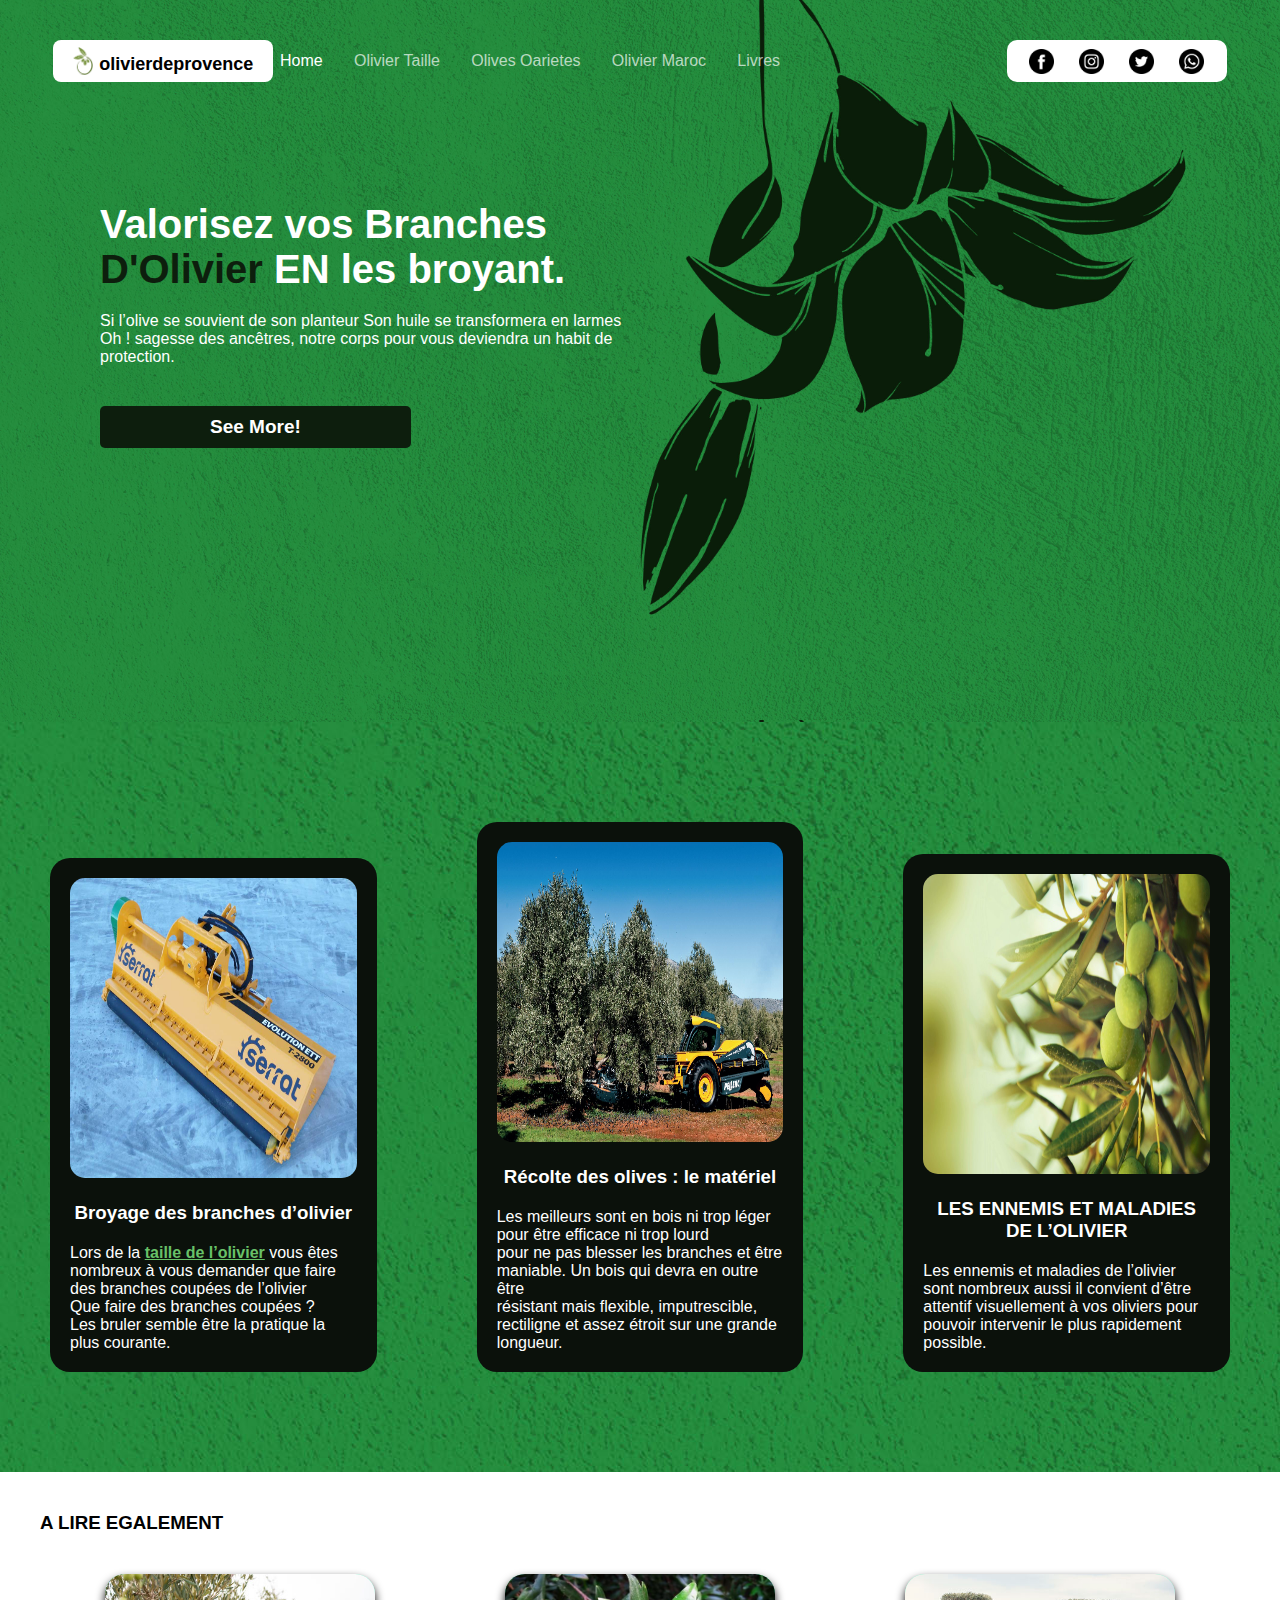
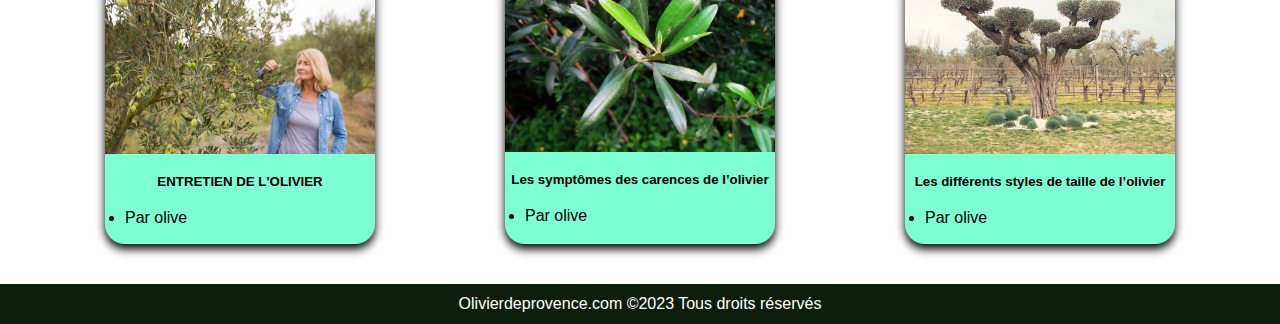
==== index.html @ 3d924918 "adding olive project" ====
<!DOCTYPE html>
<html lang="en">
  <head>
    <meta charset="UTF-8" />
    <meta name="viewport" content="width=device-width, initial-scale=1.0" />
    <link rel="stylesheet" href="style.css" />
    <title>olivierdeprovence</title>
    <link rel="shortcut icon" href="img/favicon.ico" type="image/x-icon">
  </head>
  <body>
    <div class="header">
      <a href="index.html" class="logo"
        ><img src="img/logo.png" alt="" />
        <p>olivierdeprovence</p></a
      >
      <div class="menu-icon">
        <div class="bar">Home</div>
        <div class="bar">Olivier Taille</div>
        <div class="bar">Olives Oarietes</div>
        <div class="bar">Olivier Maroc</div>
        <div class="bar">Livres</div>
      </div>
      <ul class="nav-bar nav-links">
        <li><a href="index.html" class="init">Home</a></li>
        <li><a href="olivier-taille.html">Olivier Taille</a></li>
        <li><a href="lives-oarietes.html">Olives Oarietes</a></li>
        <li><a href="olives-maroc.html">Olivier Maroc</a></li>
        <li><a href="livres.html">Livres</a></li>
      </ul>
      <div class="social-media">
        <a
          href="https://www.facebook.com/olivierdeprovencecarouge/"
          target="_blank"
          ><img src="img/facebook.png" alt=""
        /></a>
        <a
          href="https://www.instagram.com/olivierdeprovencecarouge/"
          target="_blank"
          ><img src="img/instagram.png" alt=""
        /></a>
        <a href="https://twitter.com/" target="_blank"
          ><img src="img/twitter.png" alt=""
        /></a>
        <a
          href="https://api.whatsapp.com/send/?phone=41223420450&text&type=phone_number&app_abse"
          target="_blank"
          ><img src="img/whatsapp.png" alt=""
        /></a>
      </div>
    </div>
    <div class="main">
      <div class="left-side">
        <h1 class="title">
          Valorisez vos Branches <br /><span class="tree-style">D'Olivier</span> EN
          les broyant.
        </h1>
        <p class="description">
          Si l’olive se souvient de son planteur Son huile se transformera en
          larmes <br>Oh ! sagesse des ancêtres, notre corps pour vous deviendra un
          habit de protection.
        </p>
        <button class="join" id="scrollButton">See More!</button>
      </div>
      <div class="right-side"></div>
    </div>
    <div class="buttom-side">
      <div name="" id="" class="cards">
        <div class="card1">
          <img src="img/evolution-desplazable.jpg" alt="" />
          <h3>Broyage des branches d’olivier</h3>
          <p>
            Lors de la<strong> <a href="olivier-taille.html">taille de l’olivier</a>
            </strong> vous êtes
            nombreux à vous demander que faire des branches coupées de
            l’olivier<br />
            Que faire des branches coupées ?<br />
            Les bruler semble être la pratique la plus courante.
          </p>
        </div>
        <div class="card2">
          <img src="img/olive-tree-shaker.jpg" alt="" />
          <h3>Récolte des olives : le matériel</h3>
          <p>
            Les meilleurs sont en bois ni trop léger pour être efficace ni trop
            lourd<br />
            pour ne pas blesser les branches et être maniable. Un bois qui devra
            en outre être<br />
            résistant mais flexible, imputrescible, rectiligne et assez étroit
            sur une grande<br />
            longueur.
          </p>
        </div>
        <div class="card3">
          <img src="img/olive-igor.jpg" alt="" />
          <h3>LES ENNEMIS ET MALADIES DE L’OLIVIER</h3>
          <p>
            Les ennemis et maladies de l’olivier sont nombreux aussi il convient
            d’être attentif visuellement à vos oliviers pour pouvoir intervenir
            le plus rapidement possible. <br />
          </p>
        </div>
      </div>
      <div class="article-parent">
        <h3>A LIRE EGALEMENT</h3>
        <div class="articles">
          <div class="article1 article">
            <img src="/img/entretien-olivier.jpg" alt="">
            <h5>ENTRETIEN DE L'OLIVIER</h5>
            <li class="writer">Par olive</li>
          </div>
          <div class="article2 article">
            <img src="img/wild-olive-tree-leaves.jpg" alt="">
            <h5>Les symptômes des carences de l’olivier</h5>
            <li class="writer">Par olive</li>
          </div>
          <div class="article3 article">
            <img src="img/styles-de-taille-olivier.jpg" alt="">
            <h5>Les différents styles de taille de l’olivier</h5>
              <li class="writer">Par olive</li>
          </div>
        </div>
      </div>
    </div>
    <div class="footer">
        <p class="copyrights">
          Olivierdeprovence.com ©2023 Tous droits réservés
        </p>
      </div>
    </div>
    <script>
      const menuIcon = document.querySelector(".menu-icon");
      const navLinks = document.querySelector(".nav-links");

      menuIcon.addEventListener("click", () => {
        navLinks.classList.toggle("show");
      });
      // Add an event listener to the button
document.getElementById('scrollButton').addEventListener('click', function () {
    // Define how much you want to scroll down (in pixels)
    var scrollAmount = 800; // You can change this value

    // Scroll down
    window.scrollBy({
        top: scrollAmount,
        behavior: 'smooth' // This makes the scrolling smooth
    });
});

    </script>
  </body>
</html>
---- style.css ----
* {
  padding: 0;
  margin: 0;
  font-family: "poppins", sans-serif;
}

body {
  background-image: url(img/background.jpg);
  background-size: 100%;
  display: flex;
  flex-direction: column;
}

a {
  text-decoration: none;
}

.header {
  display: flex;
  justify-content: space-around;
  margin: 40px 50px;
}

.logo {
  text-decoration: none;
  background-color: white;
  color: black;
  display: flex;
  align-items: center;
  justify-content: center;
  border-radius: 8px;
  font-weight: bold;
  padding: 6px 20px;
  font-size: 18px;
  transition: transform 0.3s;
}

.logo img {
  width: 20px;
}

.logo p {
  padding-top: 7px;
  padding-left: 6px;
}

.logo p:hover {
  color: green;
  transition: color 0.5s;
  box-shadow: 0 0 3px white;
}

.logo:hover {
  transform: scale(1.09);
  transition: transform 0.9s;
  box-shadow: 0 0 3px white;
}

.nav-bar {
  list-style: none;
  display: flex;
  width: 500px;
  margin-right: 220px;
  justify-content: space-between;
  align-items: center;
}

.nav-bar a {
  color: rgba(255, 255, 255, 0.697);
}

.nav-bar a:hover {
  color: white;
  transform: scale(1.04);
  cursor: pointer;
}

.nav-bar-maroc li a{
  color: black !important;
}

.nav-bar-maroc li a:hover {
  color: rgb(83, 117, 77) !important;
  transform: scale(1.04);
  cursor: pointer;
}

.menu-icon {
  display: none; /* Hide by default on larger screens */
  flex-direction: column;
  cursor: pointer;
}

.bar {
  width: 25px;
  height: 3px;
  background-color: #333;
  margin: 3px 0;
}

@media screen and (max-width: 768px) {
  .menu-icon {
    display: flex; /* Show on smaller screens */
  }

  .social-media {
    display: none !important;
  }

  .nav-links {
    display: none; /* Hide on smaller screens initially */
    flex-direction: column;
    position: absolute;
    top: 60px; /* Adjust to your needs */
    left: 0;
    background-color: #fff;
    width: 100%;
    z-index: 1;
    box-shadow: 0 4px 6px rgba(0, 0, 0, 0.1);
  }

  .nav-links.show {
    display: flex; /* Show when menu is clicked */
  }
}

.init {
  color: white !important;
}

.init:hover {
  color: rgb(195, 255, 213) !important;
}

.social-media {
  background-color: rgb(255, 255, 255);
  width: 200px;
  height: 30px;
  padding: 6px 10px;
  display: flex;
  flex-direction: row;
  align-items: center;
  border-radius: 10px;
}

.social-media a {
  display: flex;
  justify-content: center;
}

.social-media a img {
  width: 50%;
}

.social-media a img:hover {
  transform: scale(1.3);
  transition: transform 0.3s;
  box-shadow: 0 0 6px rgb(0, 0, 0);
  border-radius: 100px;
}

.main {
  display: flex;
  justify-content: space-between;
  width: 100%;
}

.main-maroc {
  display: flex;
  flex-direction: column;
  align-items: center;
  background-color: #ABFC27;
}

.tourism {
  background-color: #75FF75;
  width: 900px;
  padding: 30px;
  border-radius: 20px;
}

.left-side {
  width: 50%;
  display: flex;
  flex-direction: column;
  align-items: flex-start;
  padding: 80px 100px;
}

.left-side img {
  width: 564px;
  margin-top: 80px;
  border-radius: 20px;
}

.right-side {
  height: 600px;
}

.title {
  color: white;
  font-weight: bold;
  font-size: 40px;
}

.title2 {
  margin-bottom: 40px;
}


.description {
  margin-top: 20px;
  color: white;
  width: 90%;
}

.after-desc::after {
  content: "";
  opacity: 0;
  transition: opacity 1s ease-in-out;
}

.after-desc:hover::after {
  content: "Tous les cinq à dix ans, un élagage est nécessaire afin d’éviter que l’arbre ne prenne trop de hauteur. Il existe une méthode communément appelée la taille dite du midi de la France qui favorise la production importante d’olives sans tailler trop souvent et qui consiste à évider le centre de l’arbre afin de favoriser l’insolation des fruits. Mais attention, le soleil inflige souvent de graves brûlures à l’écorce de l’olivier. Un dicton Provençale dit : la feuille au soleil, l’écorce à l’ombre.";
  opacity: 1;
  transition: opacity 1s ease-in-out;
}

.amazon-product {
  background-color: #d9d9d9;
  display: flex;
  flex-direction: column;
  padding: 90px;
}

.amazon-product h3 {
  text-align: center;
  color: #0d1e0d;
  font-size: 40px;
  margin-bottom: 20px;
}

.products {
  width: 100%;
  display: flex;
  justify-content: space-between;
  align-items: center;
  margin: 30px 0;
  text-align: center;
}

.products a {
  color: black;
  height: 100%;
  display: flex;
  flex-direction: column;
  align-items: center;
  justify-content: space-around;
}

.amazon-logo {
  width: 20px;
}

.product button {
  width: 90px;
  height: 30px;
}

.product {
  background-color: white;
  display: flex;
  flex-direction: column;
  justify-content: space-between;
  width: 237px;
  height: 400px;
  padding: 50px 40px;
  font-size: 24px;
  border-radius: 12px;
  box-shadow: 0 6px 10px black;
  transition: transform 0.5s;
}

.product:hover {
  transform: scale(1.07);
  transition: transform 0.5s;
}

.product-img {
  width: 80%;
  height: 50%;
}

.product-img2 {
  height: 35%;
}

.stars {
  width: 50%;
}

.product-buttom a {
  width: 100%;
  display: flex;
  flex-direction: row;
  justify-content: space-between;
}

.product-buttom a button {
  background-color: #007600;
  color: white;
  border: 0;
  border-radius: 9px;
}

.tree-style {
  color: rgb(13, 30, 13);
}

.join {
  background-color: rgb(13, 30, 13);
  color: white;
  padding: 10px 110px;
  margin-top: 40px;
  border: 0;
  border-radius: 5px;
  font-weight: bold;
  font-size: 19px;
  transition: transform 0.4s;
}

.join:hover {
  transform: scale(1.09);
  transition: transform 0.4s;
  cursor: pointer;
  color: rgb(179, 255, 179);
  box-shadow: 0 7px 10px black;
}

.rose {
  width: 100%;
}

.buttom-side {
  background-image: url(img/background-2.jpg);
}

.cards {
  display: flex;
  justify-content: space-between;
  align-items: flex-end;
  width: 100%;
  padding: 50px 0;
}

.cards div {
  width: 25%;
  height: 70%;
  color: white;
  background-color: rgb(11, 17, 11);
  margin: 50px;
  padding: 20px 20px;
  transition: transform 1s;
  border-radius: 20px;
}

.cards h3 {
  margin-top: 20px;
  margin-bottom: 20px;
  text-align: center;
}

.cards a {
  color: rgb(104, 193, 104);
  text-decoration: underline;
}

.cards div:hover {
  transform: scale(1.09);
  transition: transform 1s;
  box-shadow: 0 0 9px rgb(0, 0, 0);
}

.cards div::after {
  content: ""; /* Set initial content to an empty string */
  opacity: 0; /* Initially hidden */
  transition: opacity 1s ease-in-out; /* Add a transition for smooth effect */
}

.card1:hover::after {
  content: "Le problème est qu'une oliveraie est par définition un endroit planté d'arbres. Malgré toutes les précautions qu'on peut prendre, il arrivera toujours un moment où des flammes trop hautes, poussées par un coup de vent intempestif, iront lécher une branche qui perdra ses feuilles quelques jours plus tard. Tout cela n'est rien comparé aux incendies de forêt qui sont déclenchés pour les mêmes raisons chaque année.";
  opacity: 1;
  transition: opacity 1s ease-in-out;
}

.card2:hover::after {
  content: "Le choix est assez limité, se restreignant au châtaignier, au noisetier et au bambou. Pour récolter les olives depuis le sol, une longueur considérable est requise. Vous pourriez seulement atteindre les branches les plus hautes, mais au-delà de 4 mètres, cela exige une endurance athlétique pour maintenir une efficacité toute la journée.";
  opacity: 1;
  transition: opacity 1s ease-in-out;
}

.card3:hover::after {
  content: "Un pas significatif dans la lutte contre les insectes et les maladies nuisibles à l'olivier a été réalisé par les chercheurs de l'INRA, qui sont parmi les meilleurs au monde dans ce domaine. Les attaques et les traitements varient en fonction de l'âge de l'olivier, qu'il soit jeune ou déjà parvenu à maturité productive. Les insectes sont généralement présents du début du printemps à l'automne. Les attaques peuvent être repoussées, par exemple, en utilisant un traitement insecticide à base de 'Karaté Vert' à raison de 0,03 litre de produit pour 100 litres d'eau.";
  opacity: 1;
  transition: opacity 1s ease-in-out;
}

.cards div img {
  width: 100%;
  height: 300px;
  border-radius: 15px;
}

.article-parent {
  background-color: white;
  padding: 40px;
}
.articles {
  background-color: white;
  display: flex;
  justify-content: space-around;
  align-items: flex-start;
}

.article {
  background-color: aquamarine;
  width: 270px;
  height: 270px;
  display: flex;
  flex-direction: column;
  justify-content: flex-start;
  align-items: center;
  margin-top: 40px;
  transition: transform 0.4s;
  border-radius: 20px;
  box-shadow: 0 5px 10px black;
}

.article:hover {
  transform: scale(1.09);
  transition: transform 0.4s;
  border-radius: 20px;
}

.article h5 {
  margin-top: 20px;
  margin-bottom: 20px;
}

.writer {
  align-self: flex-start;
  margin-bottom: 20px;
  margin-left: 20px;
}

.articles img {
  width: 100%;
  height: 75%;
  border-top-right-radius: 20px;
  border-top-left-radius: 20px;
}

.article2 img {
  height: 66%;
}

.footer {
  background-color: rgb(13, 30, 13);
  height: 40px;
  width: 100%;
  display: flex;
  align-items: center;
  justify-content: center;
}

.copyrights {
  color: white;
}

.dark-title {
  color: white !important;
}

.dark-list {
  color: white;
}
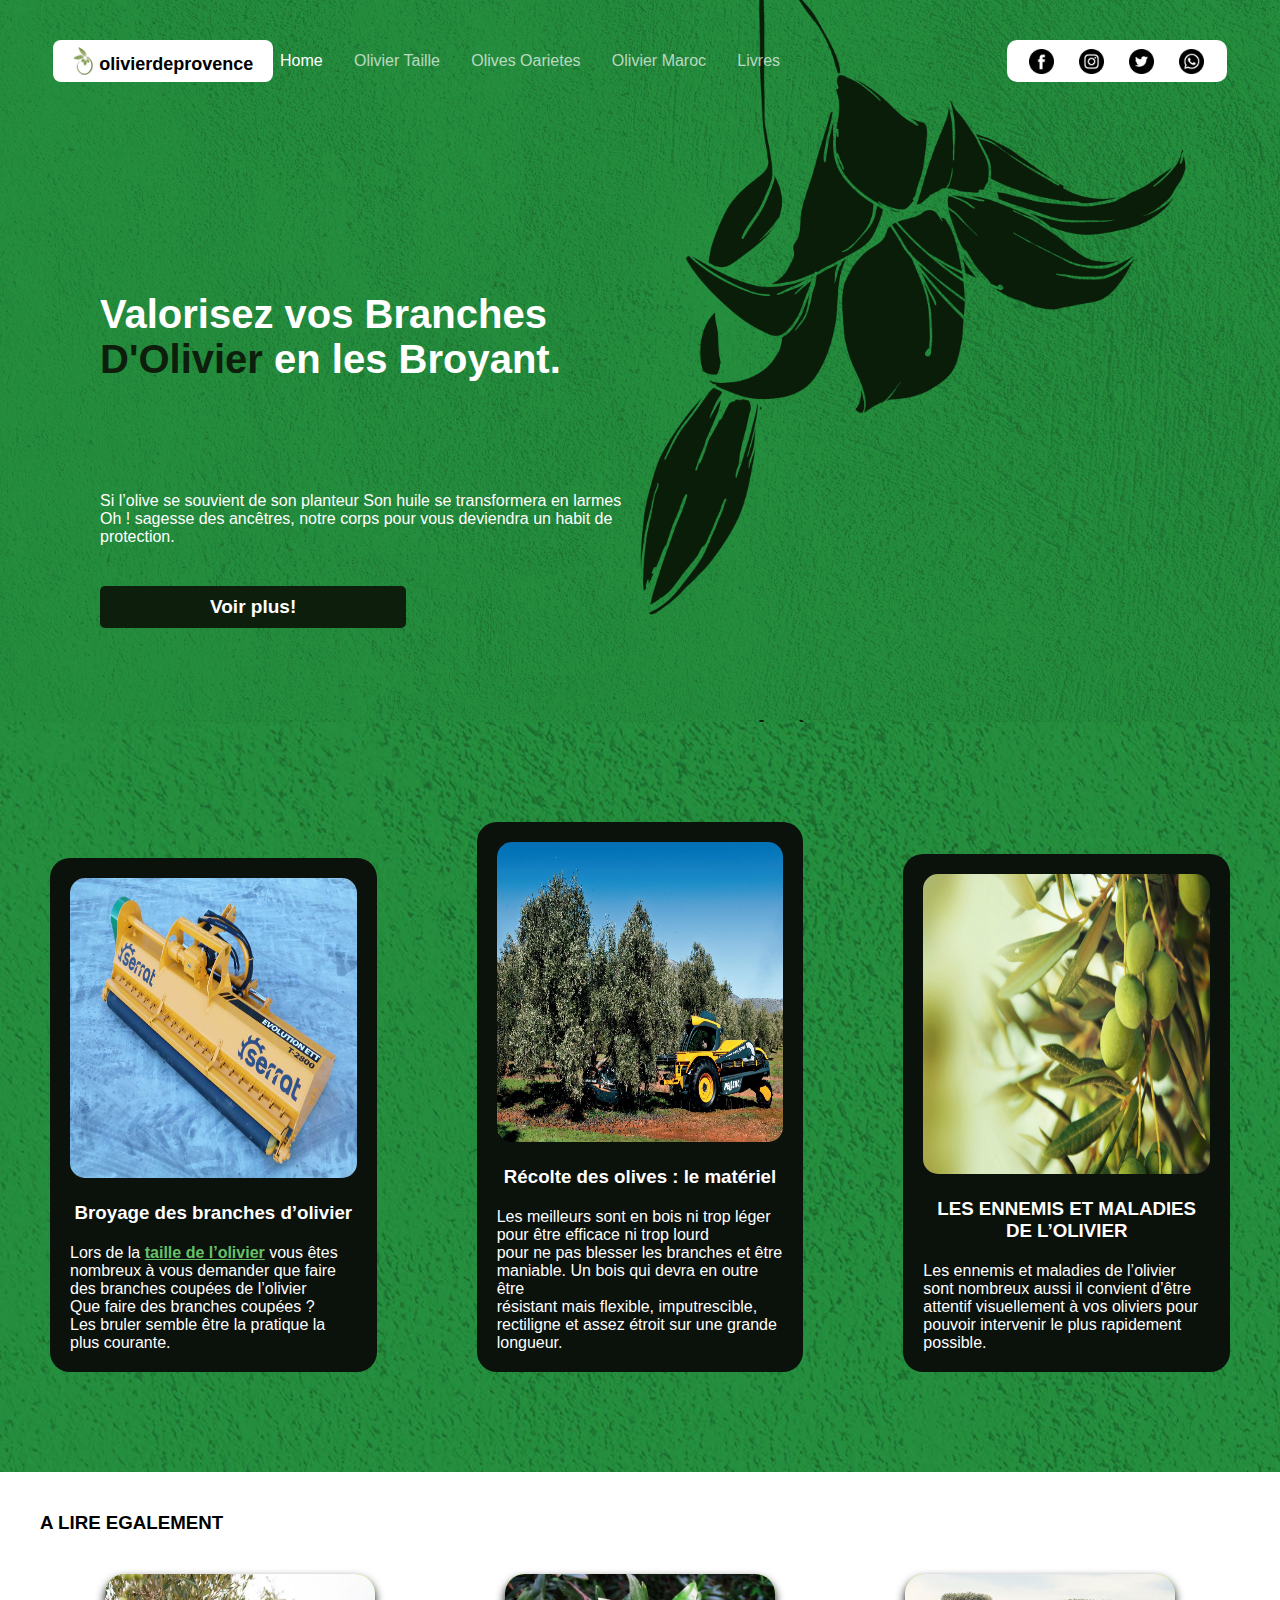
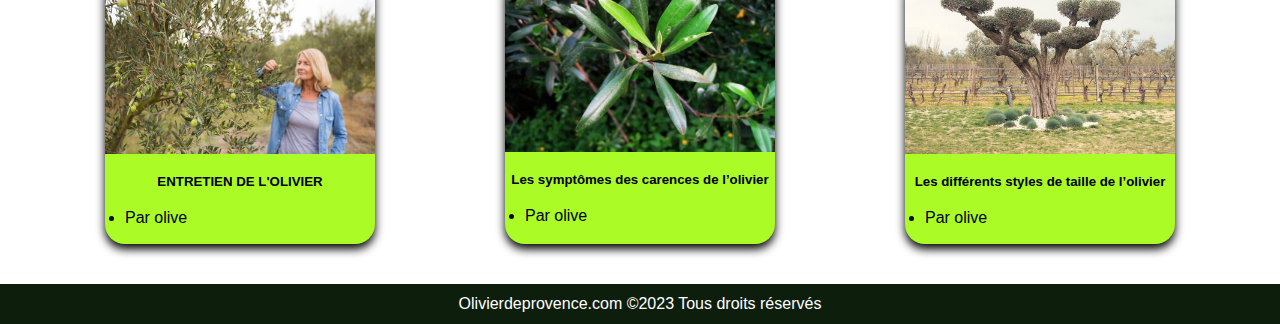
==== commit 7b331d03: "updating olive project" ====
--- a/index.html
+++ b/index.html
@@ -14,11 +14,11 @@
         <p>olivierdeprovence</p></a
       >
       <div class="menu-icon">
-        <div class="bar">Home</div>
-        <div class="bar">Olivier Taille</div>
-        <div class="bar">Olives Oarietes</div>
-        <div class="bar">Olivier Maroc</div>
-        <div class="bar">Livres</div>
+        <div class="bar"></div>
+        <div class="bar"></div>
+        <div class="bar"></div>
+        <div class="bar"></div>
+        <div class="bar"></div>
       </div>
       <ul class="nav-bar nav-links">
         <li><a href="index.html" class="init">Home</a></li>
@@ -50,16 +50,16 @@
     </div>
     <div class="main">
       <div class="left-side">
-        <h1 class="title">
-          Valorisez vos Branches <br /><span class="tree-style">D'Olivier</span> EN
-          les broyant.
+        <h1 class="title" style="margin-top: 90px; margin-bottom: 90px;">
+          Valorisez vos Branches <br /><span class="tree-style">D'Olivier</span> en
+          les Broyant.
         </h1>
         <p class="description">
           Si l’olive se souvient de son planteur Son huile se transformera en
           larmes <br>Oh ! sagesse des ancêtres, notre corps pour vous deviendra un
           habit de protection.
         </p>
-        <button class="join" id="scrollButton">See More!</button>
+        <button class="join" id="scrollButton">Voir plus!</button>
       </div>
       <div class="right-side"></div>
     </div>
--- a/style.css
+++ b/style.css
@@ -107,7 +107,7 @@
     display: none !important;
   }
 
-  .nav-links {
+  .nav-bar {
     display: none; /* Hide on smaller screens initially */
     flex-direction: column;
     position: absolute;
@@ -117,10 +117,42 @@
     width: 100%;
     z-index: 1;
     box-shadow: 0 4px 6px rgba(0, 0, 0, 0.1);
+    color: white;
   }
 
   .nav-links.show {
     display: flex; /* Show when menu is clicked */
+    width: 20%;
+    background-color: black;
+    left: 500px;
+
+  }
+
+  .buttom-side {
+    width: 100%;
+  }
+
+  .cards {
+    width: 70% !important;
+    flex-direction: column;
+
+  }
+
+  .articles {
+    flex-direction: column;
+    justify-content: center;
+  }
+
+  .nav-bar-maroc li a {
+    color: white !important;
+  }
+
+  .nav-livre {
+    background-color: white !important;
+  }
+
+  .nav-livre li a {
+    color: black !important;
   }
 }
 
@@ -169,14 +201,32 @@
   display: flex;
   flex-direction: column;
   align-items: center;
-  background-color: #ABFC27;
+  margin-top: 100px;
+  padding-bottom: 100px;
+}
+
+.main-maroc p {
+  line-height: 1.5;
+  width: 100%;
+}
+
+.main-maroc h1 {
+  border-radius: 100px;
+  color: rgb(16, 48, 22);
+  font-weight: 800;
+  text-shadow: 0 0 20px rgb(66, 253, 66);
+}
+
+.first-letter {
+  font-size: 29px;
 }
 
 .tourism {
   background-color: #75FF75;
-  width: 900px;
+  width: 600px;
   padding: 30px;
   border-radius: 20px;
+  margin-top: 90px;
 }
 
 .left-side {
@@ -202,11 +252,6 @@
   font-weight: bold;
   font-size: 40px;
 }
-
-.title2 {
-  margin-bottom: 40px;
-}
-
 
 .description {
   margin-top: 20px;
@@ -243,7 +288,7 @@
 .products {
   width: 100%;
   display: flex;
-  justify-content: space-between;
+  justify-content: space-around;
   align-items: center;
   margin: 30px 0;
   text-align: center;
@@ -268,7 +313,7 @@
 }
 
 .product {
-  background-color: white;
+  background-color: rgb(221, 221, 221);
   display: flex;
   flex-direction: column;
   justify-content: space-between;
@@ -423,7 +468,7 @@
 }
 
 .article {
-  background-color: aquamarine;
+  background-color: #ABFC27;
   width: 270px;
   height: 270px;
   display: flex;
@@ -481,6 +526,49 @@
   color: white !important;
 }
 
+.dark-title2 {
+  color: white;
+  text-align: center;
+  margin-bottom: 70px;
+  margin-top: 40px;
+  font-weight: 700;
+
+}
+
 .dark-list {
   color: white;
+  font-weight: 700;
+}
+
+.tree-style2 {
+  color: #7ef57e;
+}
+
+.product-img-2 {
+  width: 100%;
+  height: 60%;
+}
+
+.livre-product {
+  padding: 70px 30px;
+}
+
+.oarietes-description {
+  margin-top: 200px;
+}
+
+
+.oarietes-title2 {
+  margin-top: 60px;
+  margin-bottom: 70px;
+}
+
+.oarietes-title {
+  margin-top: 130px;
+  margin-bottom: 100px;
+}
+
+.last-livre {
+  justify-content: center;
+  margin-left: 30px;
 }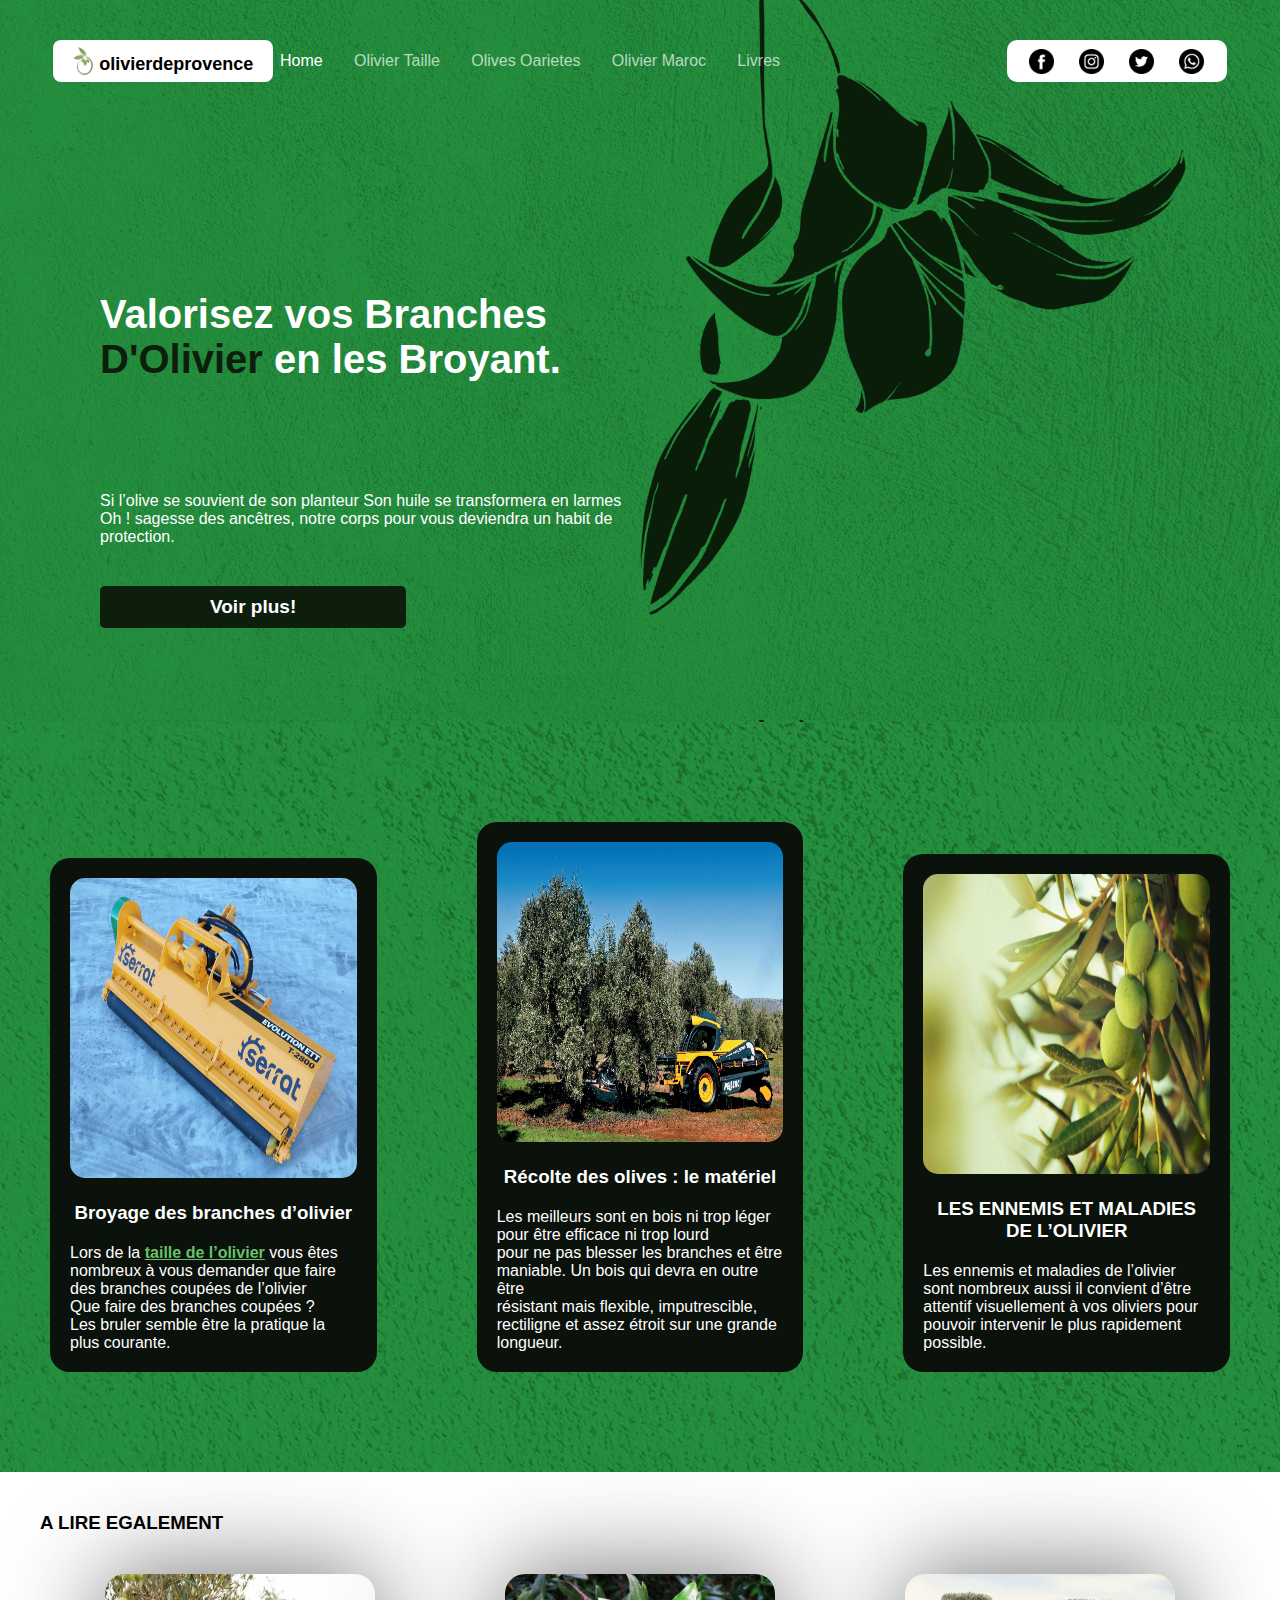
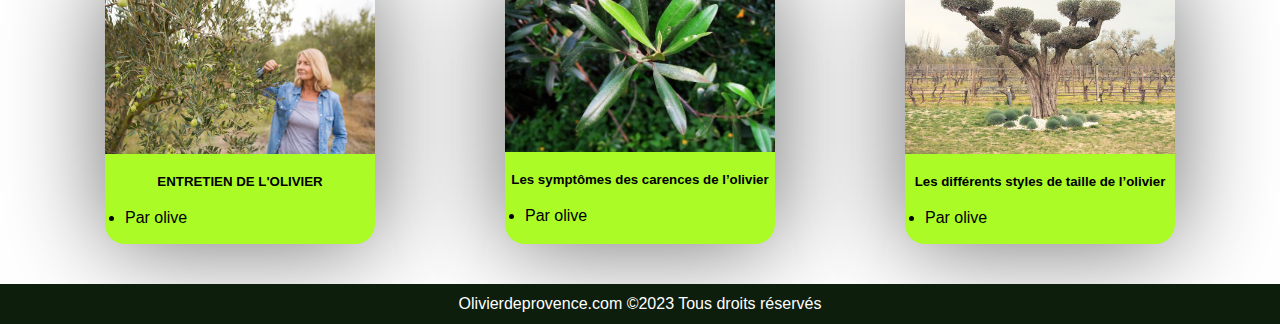
==== commit 0caa95e8: "updating box shadow" ====
--- a/index.html
+++ b/index.html
@@ -104,7 +104,7 @@
         <h3>A LIRE EGALEMENT</h3>
         <div class="articles">
           <div class="article1 article">
-            <img src="/img/entretien-olivier.jpg" alt="">
+            <img src="img/entretien-olivier.jpg" alt="">
             <h5>ENTRETIEN DE L'OLIVIER</h5>
             <li class="writer">Par olive</li>
           </div>
--- a/style.css
+++ b/style.css
@@ -99,6 +99,27 @@
 }
 
 @media screen and (max-width: 768px) {
+  body {
+    flex-direction: column;
+  }
+
+  .product {
+    flex-direction: column;
+    margin-bottom: 30px;
+  }
+
+  .last-livre {
+    margin: 0 !important;
+  }
+
+  .products {
+    flex-direction: column;
+  }
+
+  .main {
+    flex-direction: column;
+  }
+
   .menu-icon {
     display: flex; /* Show on smaller screens */
   }
@@ -106,16 +127,24 @@
   .social-media {
     display: none !important;
   }
+
+  .logo p {
+    display: none;
+  }
+
+.logo {
+  height: 30px;
+}
 
   .nav-bar {
     display: none; /* Hide on smaller screens initially */
     flex-direction: column;
-    position: absolute;
-    top: 60px; /* Adjust to your needs */
-    left: 0;
+    padding: 20px;
+    justify-content: flex-end;
     background-color: #fff;
     width: 100%;
     z-index: 1;
+    margin: 0;
     box-shadow: 0 4px 6px rgba(0, 0, 0, 0.1);
     color: white;
   }
@@ -124,8 +153,6 @@
     display: flex; /* Show when menu is clicked */
     width: 20%;
     background-color: black;
-    left: 500px;
-
   }
 
   .buttom-side {
@@ -133,14 +160,21 @@
   }
 
   .cards {
+    width: 100% !important;
+    flex-direction: column;
+    margin: 0 !important;
+  }
+
+  .cards div {
     width: 70% !important;
-    flex-direction: column;
-
+    align-self: center !important;
   }
 
   .articles {
     flex-direction: column;
     justify-content: center;
+    width: 100%;
+    margin: 0 !important;
   }
 
   .nav-bar-maroc li a {
@@ -313,7 +347,7 @@
 }
 
 .product {
-  background-color: rgb(221, 221, 221);
+  background-color: rgb(255, 255, 255);
   display: flex;
   flex-direction: column;
   justify-content: space-between;
@@ -322,7 +356,7 @@
   padding: 50px 40px;
   font-size: 24px;
   border-radius: 12px;
-  box-shadow: 0 6px 10px black;
+  box-shadow: 0 0 70px rgba(86, 86, 86, 0.584);
   transition: transform 0.5s;
 }
 
@@ -478,7 +512,7 @@
   margin-top: 40px;
   transition: transform 0.4s;
   border-radius: 20px;
-  box-shadow: 0 5px 10px black;
+  box-shadow: 0 0 100px rgba(0, 0, 0, 0.577);
 }
 
 .article:hover {
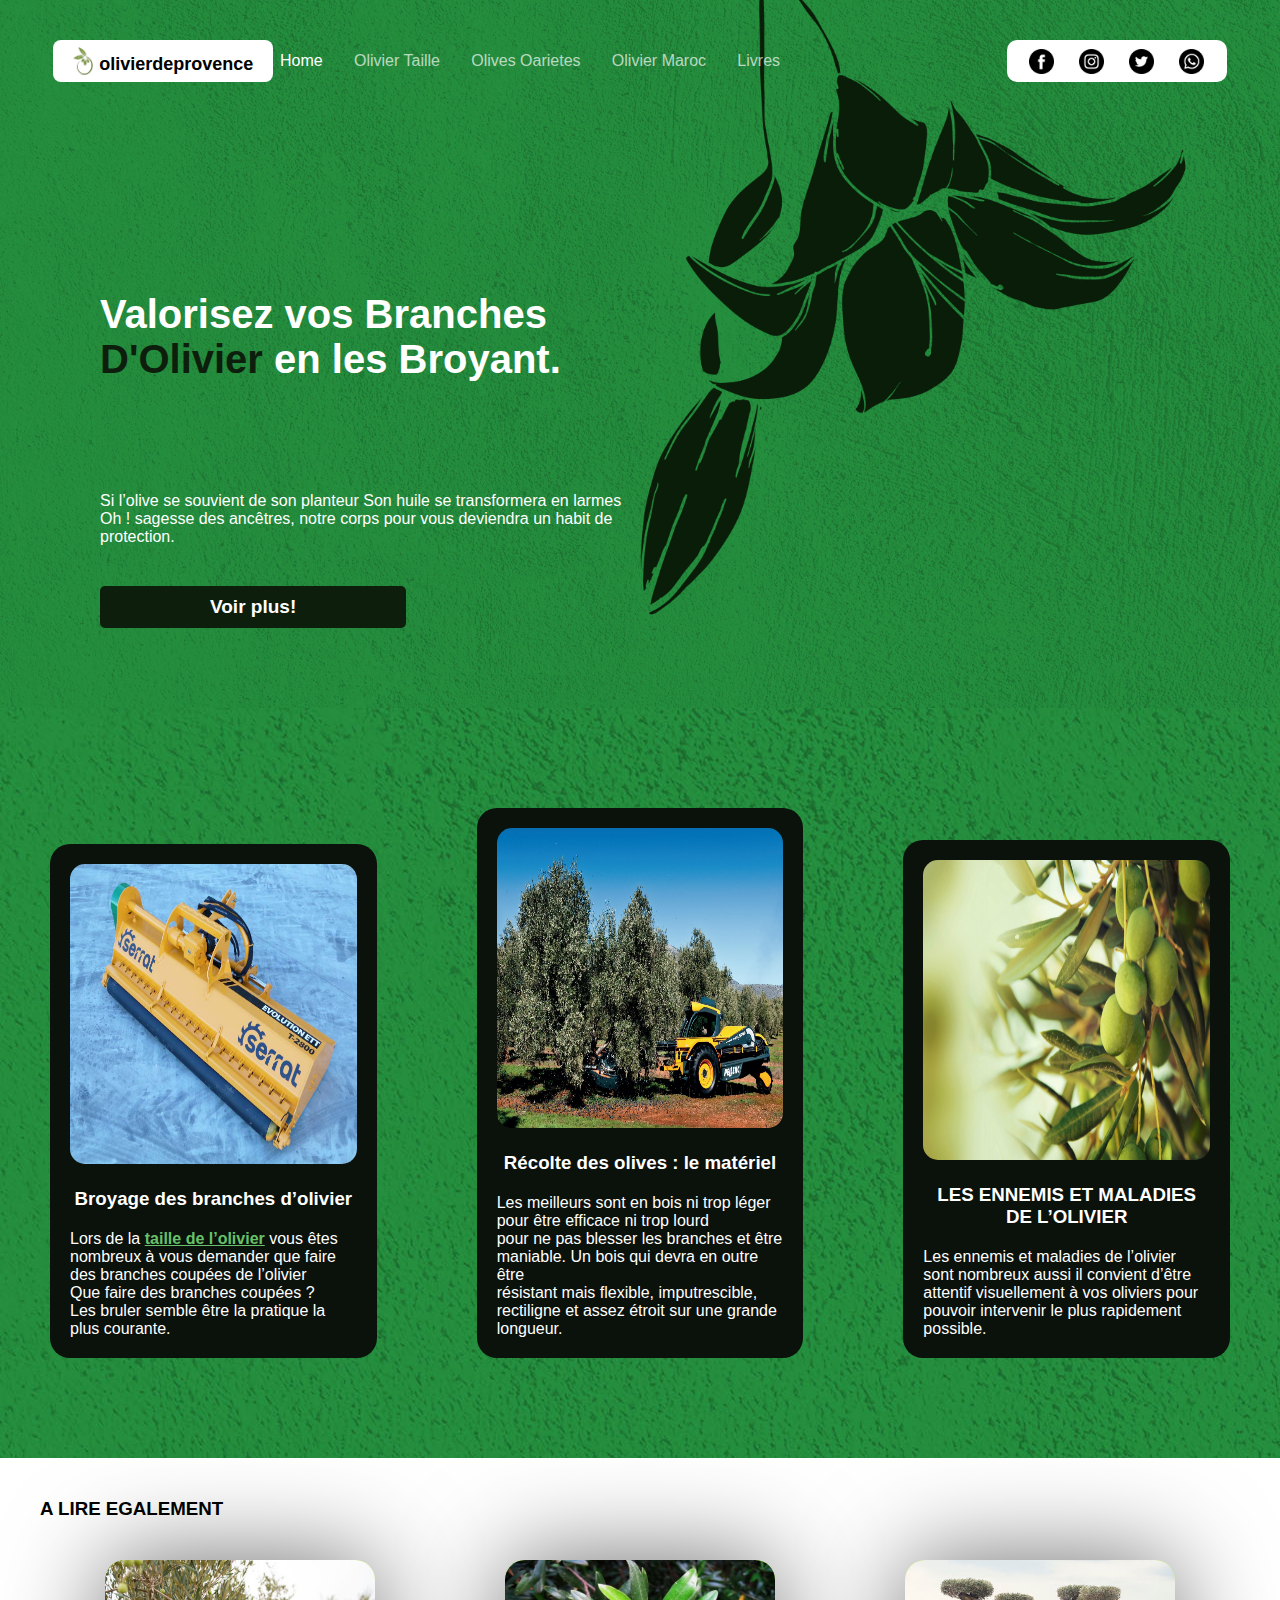
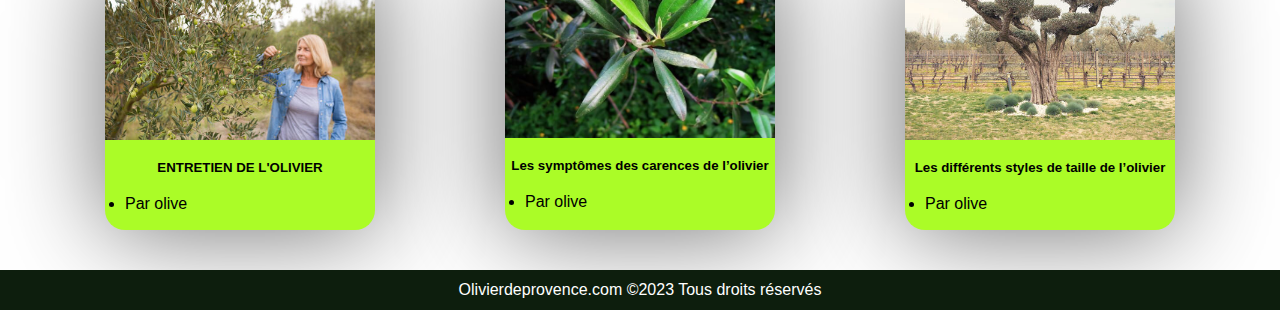
==== commit e5c6a54b: "updating scroll amount" ====
--- a/index.html
+++ b/index.html
@@ -61,7 +61,6 @@
         </p>
         <button class="join" id="scrollButton">Voir plus!</button>
       </div>
-      <div class="right-side"></div>
     </div>
     <div class="buttom-side">
       <div name="" id="" class="cards">
@@ -136,8 +135,7 @@
       });
       // Add an event listener to the button
 document.getElementById('scrollButton').addEventListener('click', function () {
-    // Define how much you want to scroll down (in pixels)
-    var scrollAmount = 800; // You can change this value
+    var scrollAmount = 800;
 
     // Scroll down
     window.scrollBy({
--- a/style.css
+++ b/style.css
@@ -75,7 +75,7 @@
   cursor: pointer;
 }
 
-.nav-bar-maroc li a{
+.nav-bar-maroc li a {
   color: black !important;
 }
 
@@ -116,8 +116,19 @@
     flex-direction: column;
   }
 
+  .header {
+    margin: 0 !important;
+    margin: 40px 0 !important;
+  }
+
   .main {
     flex-direction: column;
+    padding: 0 !important;
+    margin: 0 !important;
+  }
+
+  .join {
+    align-self: center;
   }
 
   .menu-icon {
@@ -132,9 +143,9 @@
     display: none;
   }
 
-.logo {
-  height: 30px;
-}
+  .logo {
+    height: 30px;
+  }
 
   .nav-bar {
     display: none; /* Hide on smaller screens initially */
@@ -155,8 +166,44 @@
     background-color: black;
   }
 
+  .left-side {
+    width: 100% !important;
+    padding: 0 !important;
+    justify-self: center;
+    align-self: center;
+    margin-bottom: 50px;
+  }
+
+  .left-side img {
+    width: 100% !important;
+    margin-bottom: 30px;
+  }
+
+  .right-side {
+    display: none;
+  }
+
+  hr {
+    display: none;
+  }
+
   .buttom-side {
     width: 100%;
+  }
+
+  .title {
+    width: 300px;
+    height: 100%;
+    align-self: center;
+  }
+
+  .title2 {
+    margin: 0 !important;
+  }
+
+  .description {
+    align-self: center;
+    width: 300px !important;
   }
 
   .cards {
@@ -170,9 +217,18 @@
     align-self: center !important;
   }
 
+  .amazon-product {
+    padding: 30px !important;
+  }
+
+  .amazon-product h3 {
+    width: 100% !important;
+  }
+
   .articles {
     flex-direction: column;
-    justify-content: center;
+    justify-content: center !important;
+    align-items: center !important;
     width: 100%;
     margin: 0 !important;
   }
@@ -187,6 +243,11 @@
 
   .nav-livre li a {
     color: black !important;
+  }
+
+  .tourism {
+    width: 100% !important;
+    padding: 30px !important;
   }
 }
 
@@ -246,9 +307,10 @@
 
 .main-maroc h1 {
   border-radius: 100px;
-  color: rgb(16, 48, 22);
+  color: rgb(1, 4, 2);
   font-weight: 800;
-  text-shadow: 0 0 20px rgb(66, 253, 66);
+  text-shadow: 0 0 20px rgb(26, 38, 26);
+  transition: transform 1s;
 }
 
 .first-letter {
@@ -256,7 +318,7 @@
 }
 
 .tourism {
-  background-color: #75FF75;
+  background-color: #75ff75;
   width: 600px;
   padding: 30px;
   border-radius: 20px;
@@ -285,12 +347,24 @@
   color: white;
   font-weight: bold;
   font-size: 40px;
+  transition: transform 1s;
+}
+
+.title:hover, .title2:hover, .main-maroc h1:hover {
+  transform: scale(1.2);
+  transition: transform 1s;
 }
 
 .description {
   margin-top: 20px;
   color: white;
   width: 90%;
+  transition: transform 1s;
+}
+
+.description:hover {
+  transform: scale(1.1);
+  transition: transform 1s;
 }
 
 .after-desc::after {
@@ -502,7 +576,7 @@
 }
 
 .article {
-  background-color: #ABFC27;
+  background-color: #abfc27;
   width: 270px;
   height: 270px;
   display: flex;
@@ -566,7 +640,6 @@
   margin-bottom: 70px;
   margin-top: 40px;
   font-weight: 700;
-
 }
 
 .dark-list {
@@ -590,7 +663,6 @@
 .oarietes-description {
   margin-top: 200px;
 }
-
 
 .oarietes-title2 {
   margin-top: 60px;
@@ -605,4 +677,4 @@
 .last-livre {
   justify-content: center;
   margin-left: 30px;
-}+}
